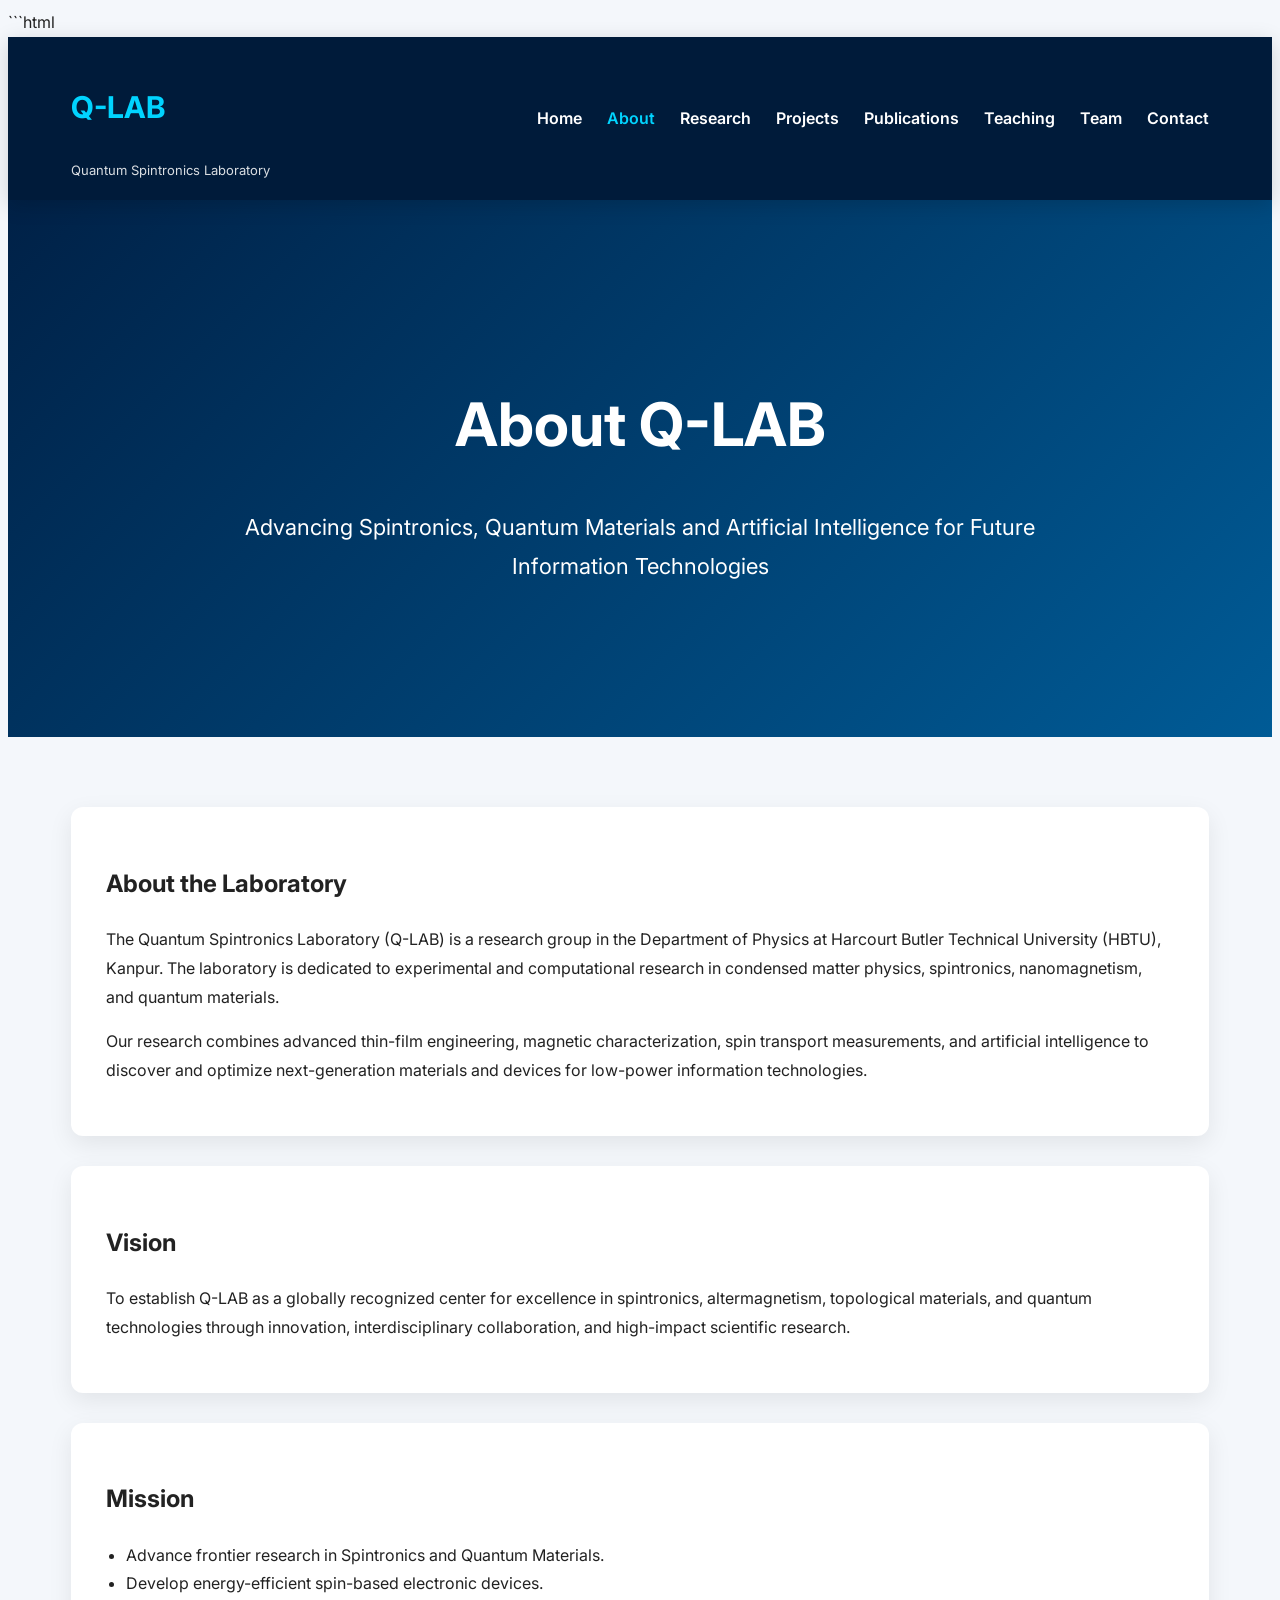
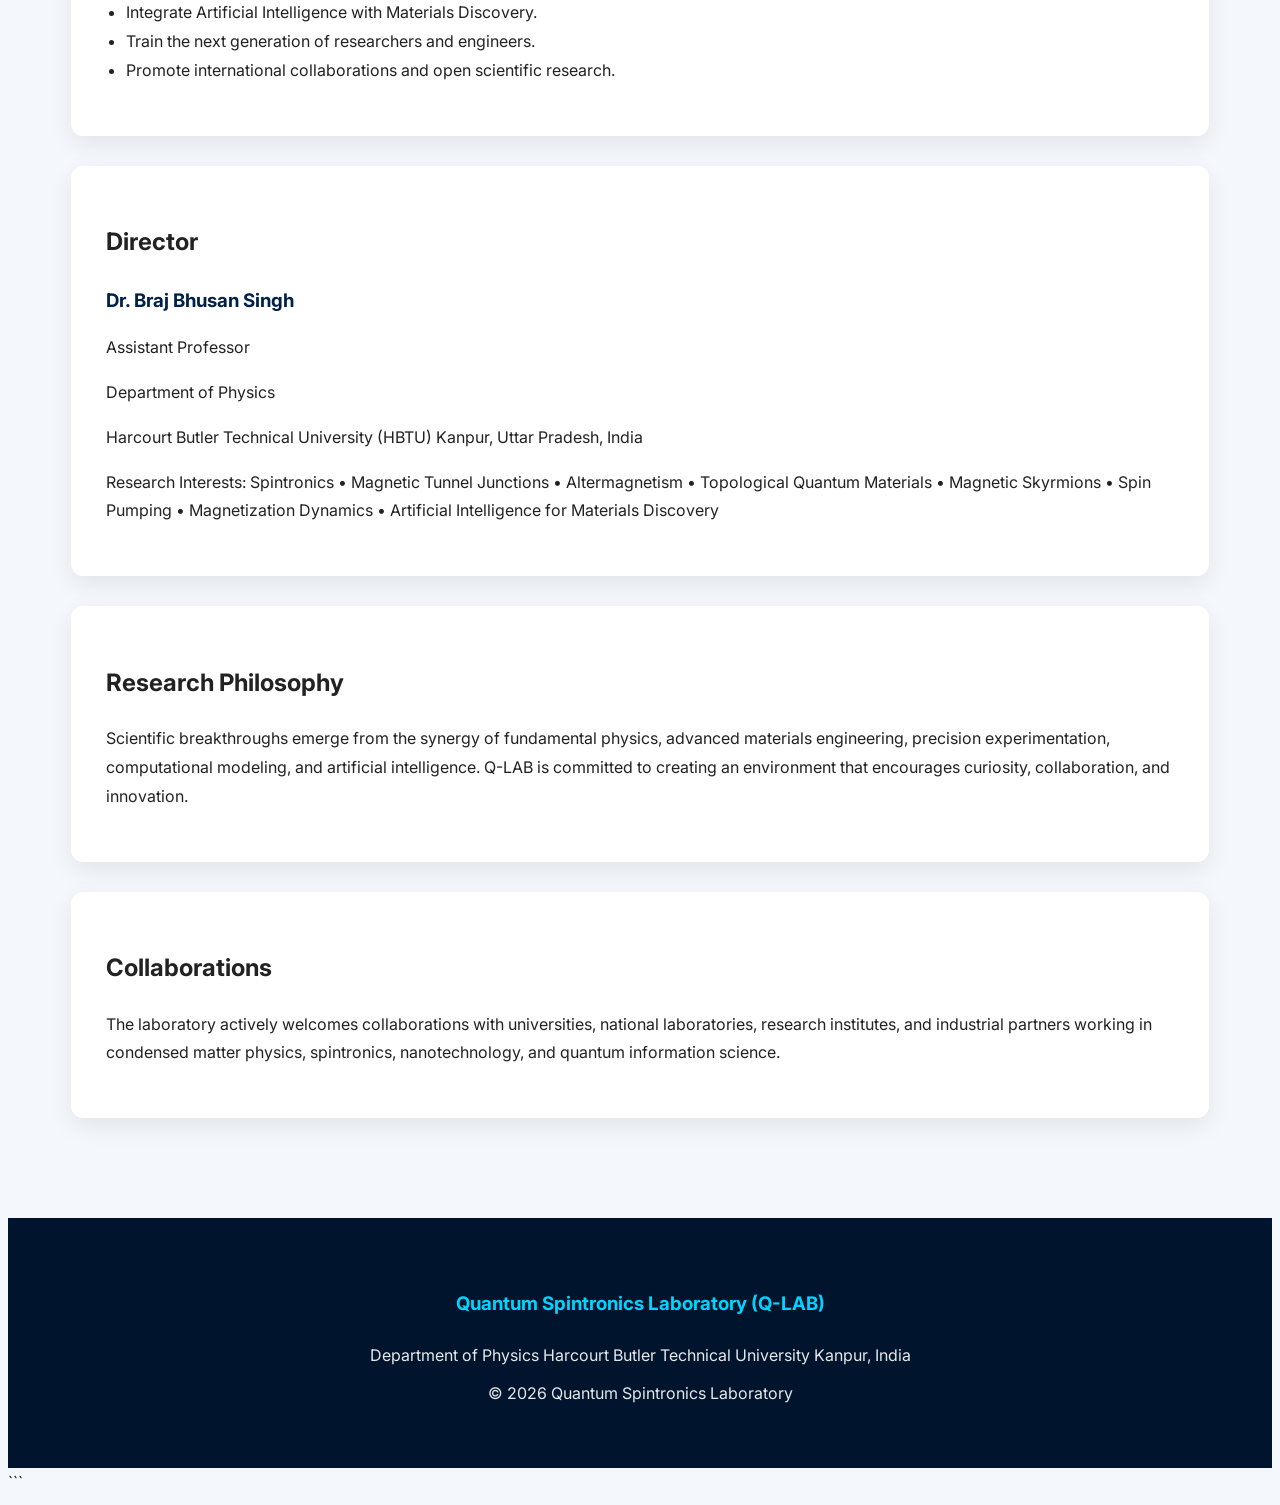
==== about.html @ 5507e4cc "Create about.html" ====
```html
<!DOCTYPE html>
<html lang="en">

<head>

<meta charset="UTF-8">

<meta name="viewport" content="width=device-width, initial-scale=1.0">

<title>About | Quantum Spintronics Laboratory</title>

<link rel="stylesheet" href="assets/css/style.css">

<link rel="preconnect" href="https://fonts.googleapis.com">

<link rel="preconnect" href="https://fonts.gstatic.com" crossorigin>

<link href="https://fonts.googleapis.com/css2?family=Inter:wght@300;400;500;600;700&display=swap" rel="stylesheet">

</head>

<body>

<header>

<div class="container nav-container">

<div class="logo">

<h2>Q-LAB</h2>

<span>Quantum Spintronics Laboratory</span>

</div>

<nav>

<ul>

<li><a href="index.html">Home</a></li>

<li><a href="about.html" class="active">About</a></li>

<li><a href="research.html">Research</a></li>

<li><a href="projects.html">Projects</a></li>

<li><a href="publications.html">Publications</a></li>

<li><a href="teaching.html">Teaching</a></li>

<li><a href="team.html">Team</a></li>

<li><a href="contact.html">Contact</a></li>

</ul>

</nav>

</div>

</header>

<section class="hero">

<div class="container">

<h1>About Q-LAB</h1>

<p>

Advancing Spintronics, Quantum Materials and Artificial Intelligence for Future Information Technologies

</p>

</div>

</section>

<section class="container">

<div class="card">

<h2>About the Laboratory</h2>

<p>

The Quantum Spintronics Laboratory (Q-LAB) is a research group in the Department of Physics at Harcourt Butler Technical University (HBTU), Kanpur. The laboratory is dedicated to experimental and computational research in condensed matter physics, spintronics, nanomagnetism, and quantum materials.

</p>

<p>

Our research combines advanced thin-film engineering, magnetic characterization, spin transport measurements, and artificial intelligence to discover and optimize next-generation materials and devices for low-power information technologies.

</p>

</div>

<div class="card">

<h2>Vision</h2>

<p>

To establish Q-LAB as a globally recognized center for excellence in spintronics, altermagnetism, topological materials, and quantum technologies through innovation, interdisciplinary collaboration, and high-impact scientific research.

</p>

</div>

<div class="card">

<h2>Mission</h2>

<ul>

<li>Advance frontier research in Spintronics and Quantum Materials.</li>

<li>Develop energy-efficient spin-based electronic devices.</li>

<li>Integrate Artificial Intelligence with Materials Discovery.</li>

<li>Train the next generation of researchers and engineers.</li>

<li>Promote international collaborations and open scientific research.</li>

</ul>

</div>

<div class="card">

<h2>Director</h2>

<h3>Dr. Braj Bhusan Singh</h3>

<p>

Assistant Professor

</p>

<p>

Department of Physics

</p>

<p>

Harcourt Butler Technical University (HBTU)

Kanpur, Uttar Pradesh, India

</p>

<p>

Research Interests:

Spintronics • Magnetic Tunnel Junctions • Altermagnetism • Topological Quantum Materials • Magnetic Skyrmions • Spin Pumping • Magnetization Dynamics • Artificial Intelligence for Materials Discovery

</p>

</div>

<div class="card">

<h2>Research Philosophy</h2>

<p>

Scientific breakthroughs emerge from the synergy of fundamental physics, advanced materials engineering, precision experimentation, computational modeling, and artificial intelligence. Q-LAB is committed to creating an environment that encourages curiosity, collaboration, and innovation.

</p>

</div>

<div class="card">

<h2>Collaborations</h2>

<p>

The laboratory actively welcomes collaborations with universities, national laboratories, research institutes, and industrial partners working in condensed matter physics, spintronics, nanotechnology, and quantum information science.

</p>

</div>

</section>

<footer>

<div class="container">

<h3>Quantum Spintronics Laboratory (Q-LAB)</h3>

<p>

Department of Physics

Harcourt Butler Technical University

Kanpur, India

</p>

<p>

© 2026 Quantum Spintronics Laboratory

</p>

</div>

</footer>

<script src="assets/js/main.js"></script>

</body>

</html>
```
---- assets/css/style.css ----
```css
/* =======================================
   Quantum Spintronics Laboratory (Q-LAB)
   Main Stylesheet
======================================= */

*{
    margin:0;
    padding:0;
    box-sizing:border-box;
}

html{
    scroll-behavior:smooth;
}

body{

    font-family:'Inter',sans-serif;

    background:#f4f7fb;

    color:#222;

    line-height:1.8;

}

/* Container */

.container{

    width:90%;

    max-width:1200px;

    margin:auto;

}

/* Header */

header{

    background:#001b3a;

    color:white;

    position:sticky;

    top:0;

    z-index:999;

    box-shadow:0 5px 20px rgba(0,0,0,.15);

}

.nav-container{

    display:flex;

    justify-content:space-between;

    align-items:center;

    padding:18px 0;

}

.logo{

    display:flex;

    flex-direction:column;

}

.logo h2{

    font-size:30px;

    color:#00d4ff;

}

.logo span{

    font-size:13px;

    opacity:.85;

}

/* Navigation */

nav ul{

    display:flex;

    list-style:none;

    gap:25px;

}

nav a{

    color:white;

    text-decoration:none;

    font-weight:600;

    transition:.3s;

}

nav a:hover{

    color:#00d4ff;

}

nav a.active{

    color:#00d4ff;

}

/* Hero */

.hero{

    background:linear-gradient(135deg,#002147,#005b96);

    color:white;

    text-align:center;

    padding:120px 20px;

}

.hero h1{

    font-size:60px;

    margin-bottom:20px;

}

.hero h3{

    font-weight:400;

    margin-bottom:10px;

}

.hero p{

    max-width:900px;

    margin:30px auto;

    font-size:22px;

}

/* Button */

.button{

    display:inline-block;

    margin-top:20px;

    padding:14px 32px;

    background:#00d4ff;

    color:#001b3a;

    text-decoration:none;

    font-weight:700;

    border-radius:40px;

    transition:.3s;

}

.button:hover{

    transform:translateY(-3px);

    background:white;

}

/* Sections */

section{

    padding:70px 0;

}

.section-title{

    font-size:38px;

    margin-bottom:35px;

    color:#002147;

}

/* Cards */

.card{

    background:white;

    padding:35px;

    border-radius:12px;

    box-shadow:0 8px 25px rgba(0,0,0,.08);

    margin-bottom:30px;

    transition:.3s;

}

.card:hover{

    transform:translateY(-5px);

}

.card h3{

    color:#002147;

    margin-bottom:15px;

}

/* Grid */

.grid{

    display:grid;

    grid-template-columns:repeat(auto-fit,minmax(280px,1fr));

    gap:30px;

}

/* Stats */

.stats{

    background:#002147;

    color:white;

}

.stats-grid{

    display:grid;

    grid-template-columns:repeat(auto-fit,minmax(200px,1fr));

    gap:20px;

    text-align:center;

}

.stats h2{

    font-size:54px;

    color:#00d4ff;

}

.stats p{

    margin-top:10px;

    font-size:18px;

}

/* Footer */

footer{

    background:#00152d;

    color:white;

    text-align:center;

    padding:50px 20px;

}

footer h3{

    margin-bottom:20px;

    color:#00d4ff;

}

footer p{

    opacity:.9;

    margin:10px 0;

}

/* Tables */

table{

    width:100%;

    border-collapse:collapse;

}

th,td{

    border:1px solid #ddd;

    padding:12px;

}

th{

    background:#002147;

    color:white;

}

/* Lists */

ul{

    padding-left:20px;

}

/* Responsive */

@media(max-width:900px){

.hero h1{

font-size:42px;

}

.hero p{

font-size:18px;

}

.nav-container{

flex-direction:column;

gap:20px;

}

nav ul{

flex-wrap:wrap;

justify-content:center;

gap:15px;

}

.section-title{

font-size:30px;

}

}

/* Smooth Animation */

.card{

animation:fadeIn .8s ease;

}

@keyframes fadeIn{

from{

opacity:0;

transform:translateY(20px);

}

to{

opacity:1;

transform:translateY(0);

}

}
```
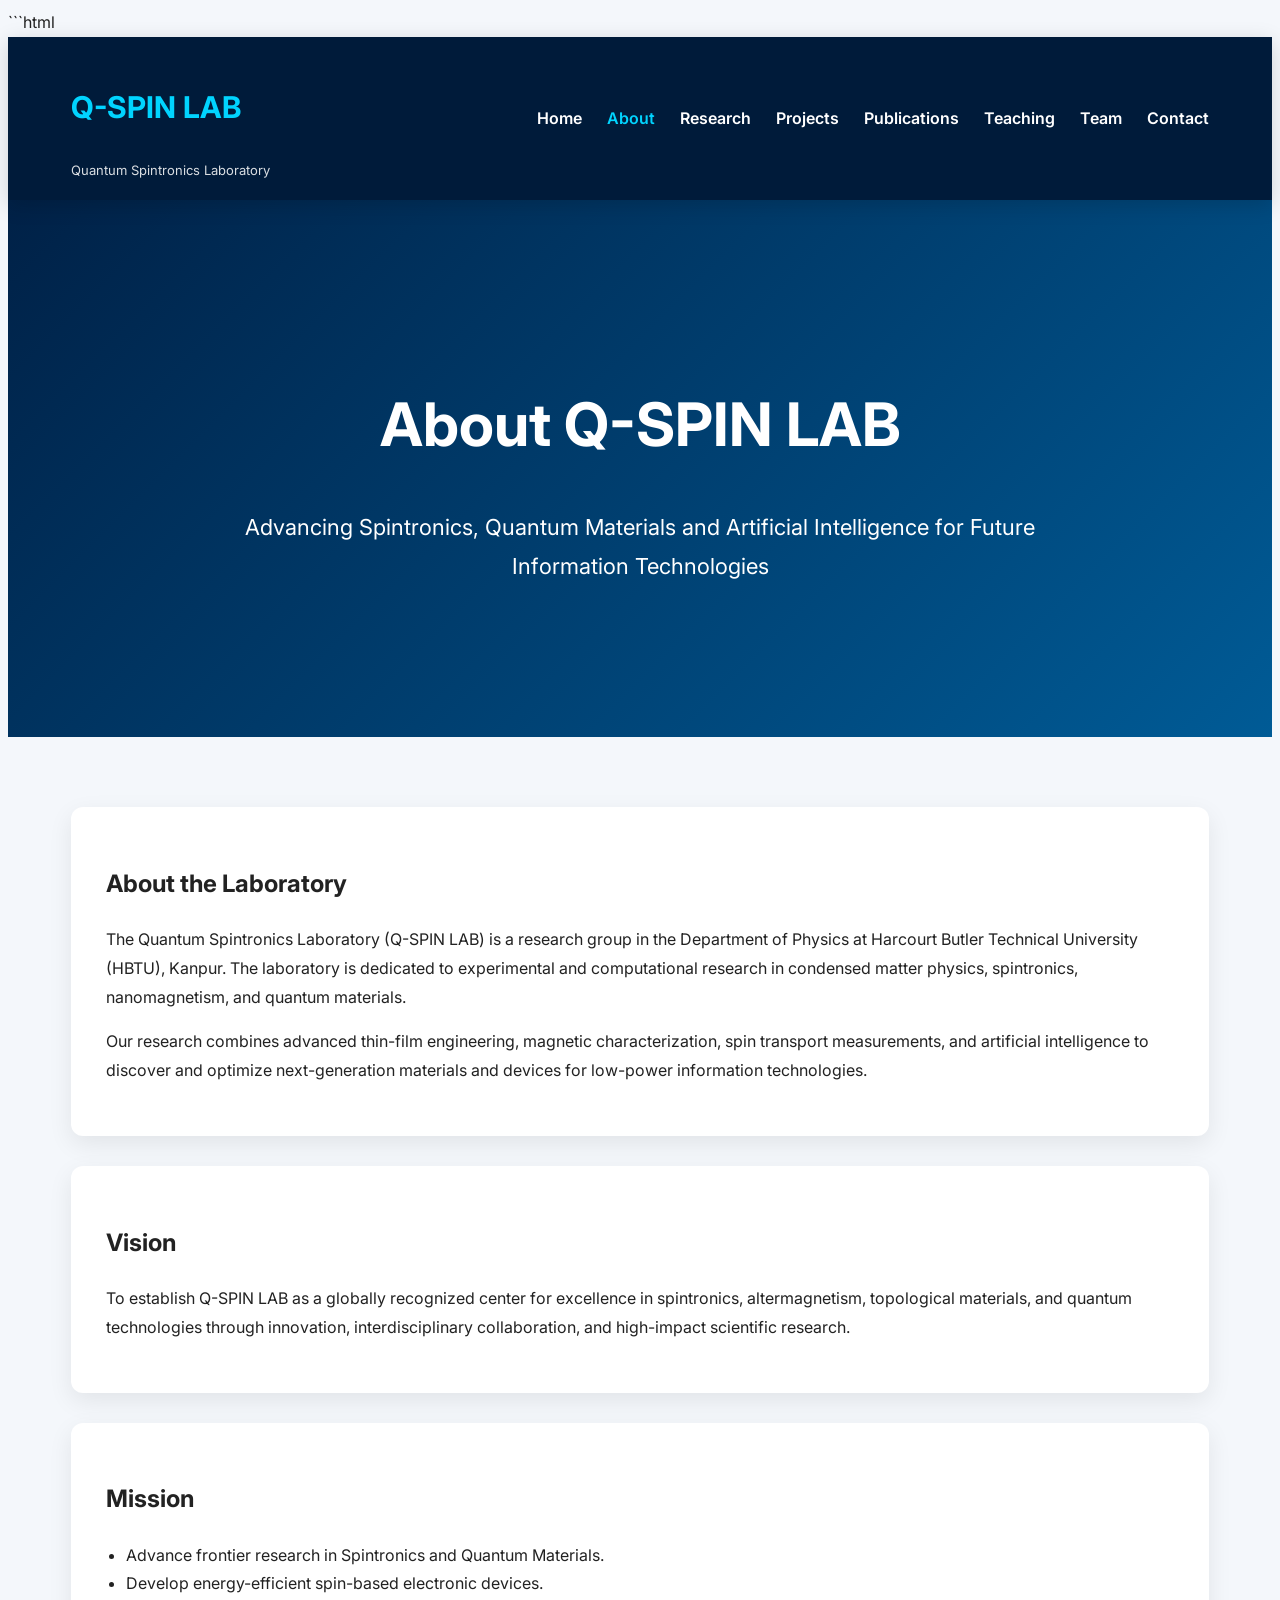
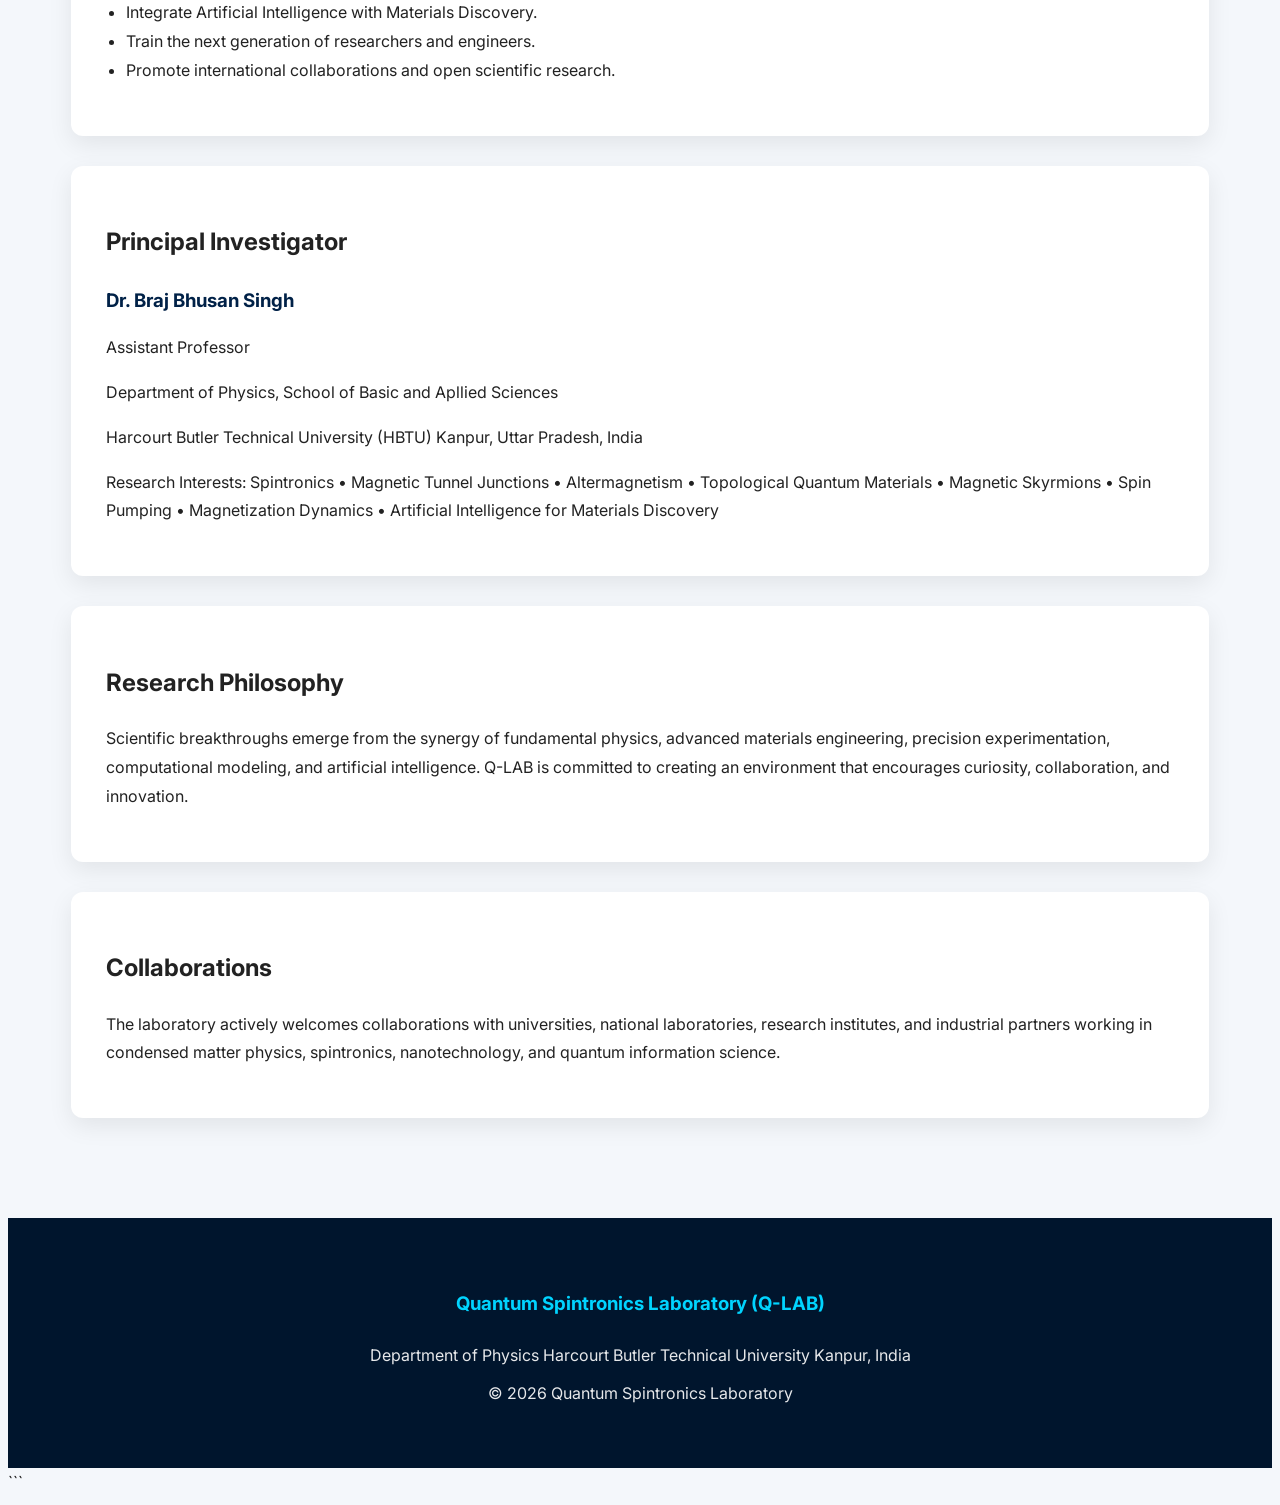
==== commit 972cec90: "Update about.html" ====
--- a/about.html
+++ b/about.html
@@ -28,7 +28,7 @@
 
 <div class="logo">
 
-<h2>Q-LAB</h2>
+<h2>Q-SPIN LAB</h2>
 
 <span>Quantum Spintronics Laboratory</span>
 
@@ -66,7 +66,7 @@
 
 <div class="container">
 
-<h1>About Q-LAB</h1>
+<h1>About Q-SPIN LAB</h1>
 
 <p>
 
@@ -86,7 +86,7 @@
 
 <p>
 
-The Quantum Spintronics Laboratory (Q-LAB) is a research group in the Department of Physics at Harcourt Butler Technical University (HBTU), Kanpur. The laboratory is dedicated to experimental and computational research in condensed matter physics, spintronics, nanomagnetism, and quantum materials.
+The Quantum Spintronics Laboratory (Q-SPIN LAB) is a research group in the Department of Physics at Harcourt Butler Technical University (HBTU), Kanpur. The laboratory is dedicated to experimental and computational research in condensed matter physics, spintronics, nanomagnetism, and quantum materials.
 
 </p>
 
@@ -104,7 +104,7 @@
 
 <p>
 
-To establish Q-LAB as a globally recognized center for excellence in spintronics, altermagnetism, topological materials, and quantum technologies through innovation, interdisciplinary collaboration, and high-impact scientific research.
+To establish Q-SPIN LAB as a globally recognized center for excellence in spintronics, altermagnetism, topological materials, and quantum technologies through innovation, interdisciplinary collaboration, and high-impact scientific research.
 
 </p>
 
@@ -132,7 +132,7 @@
 
 <div class="card">
 
-<h2>Director</h2>
+<h2>Principal Investigator</h2>
 
 <h3>Dr. Braj Bhusan Singh</h3>
 
@@ -144,7 +144,7 @@
 
 <p>
 
-Department of Physics
+Department of Physics, School of Basic and Apllied Sciences
 
 </p>
 
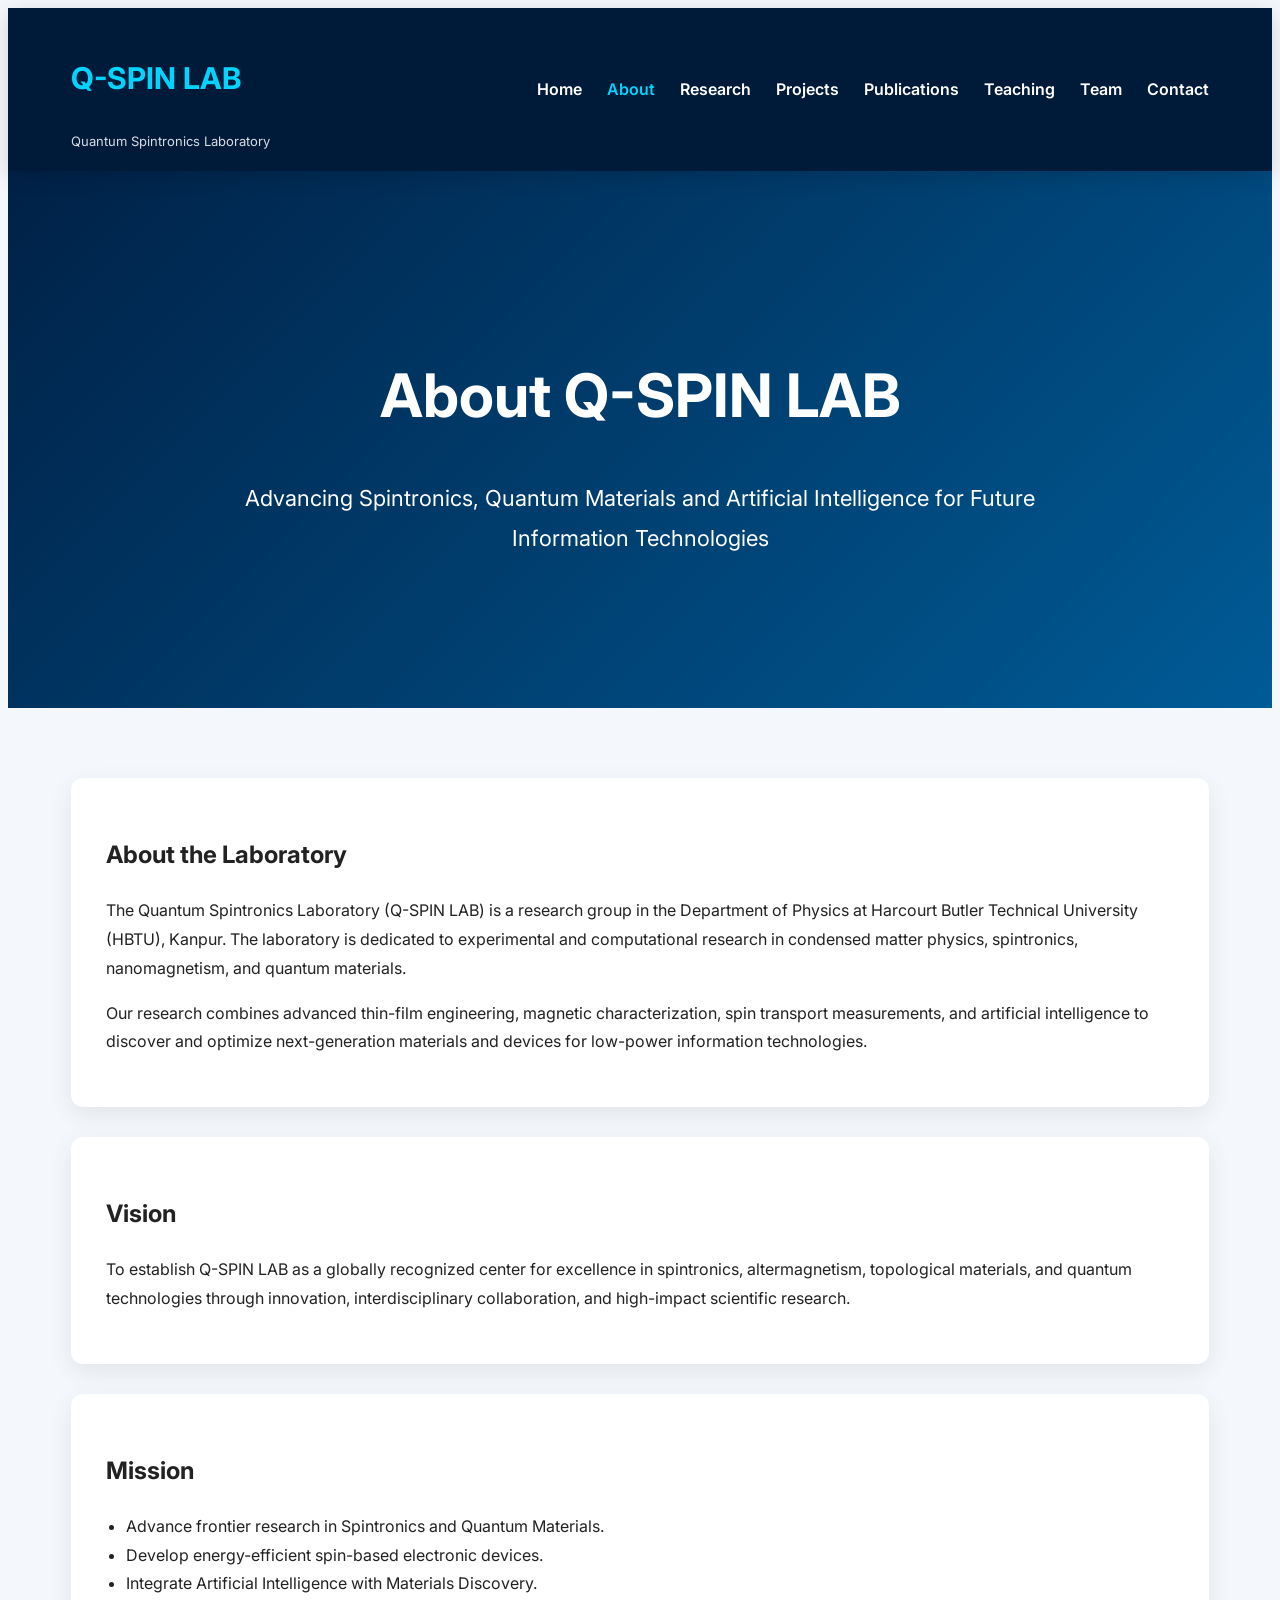
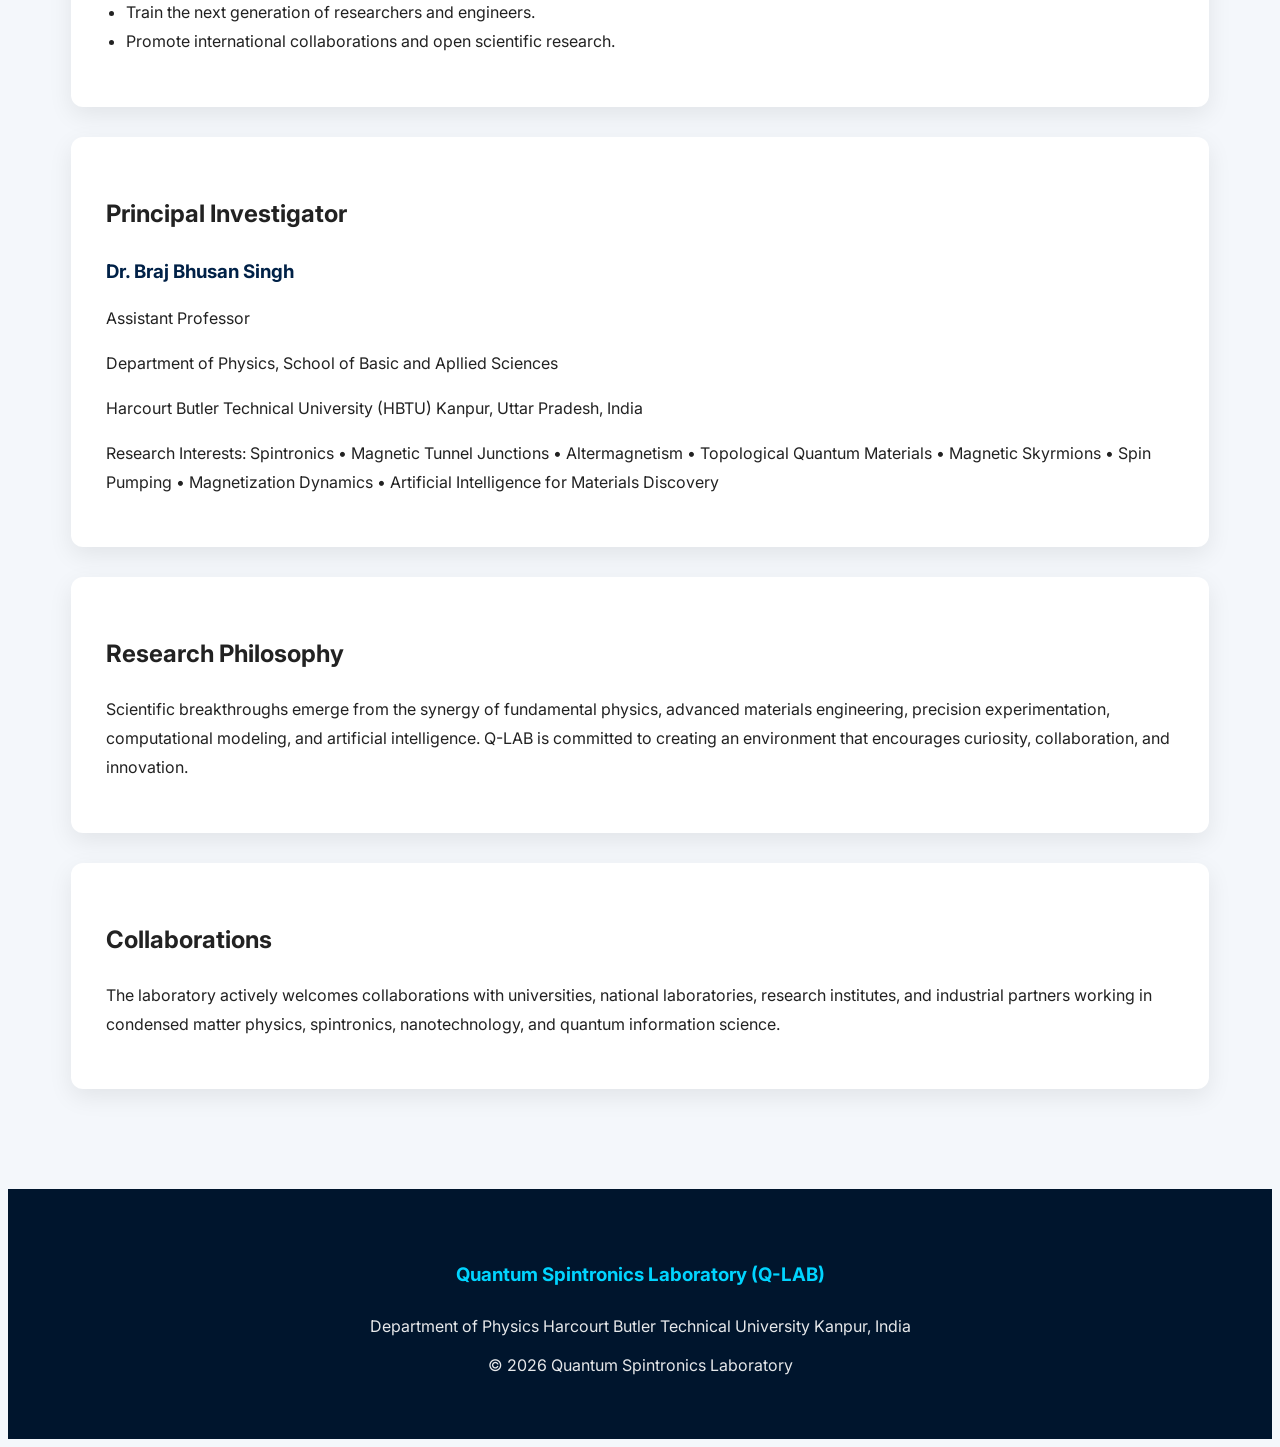
==== commit 08f96287: "Update about.html" ====
--- a/about.html
+++ b/about.html
@@ -1,4 +1,3 @@
-```html
 <!DOCTYPE html>
 <html lang="en">
 
@@ -223,4 +222,4 @@
 </body>
 
 </html>
-```
+
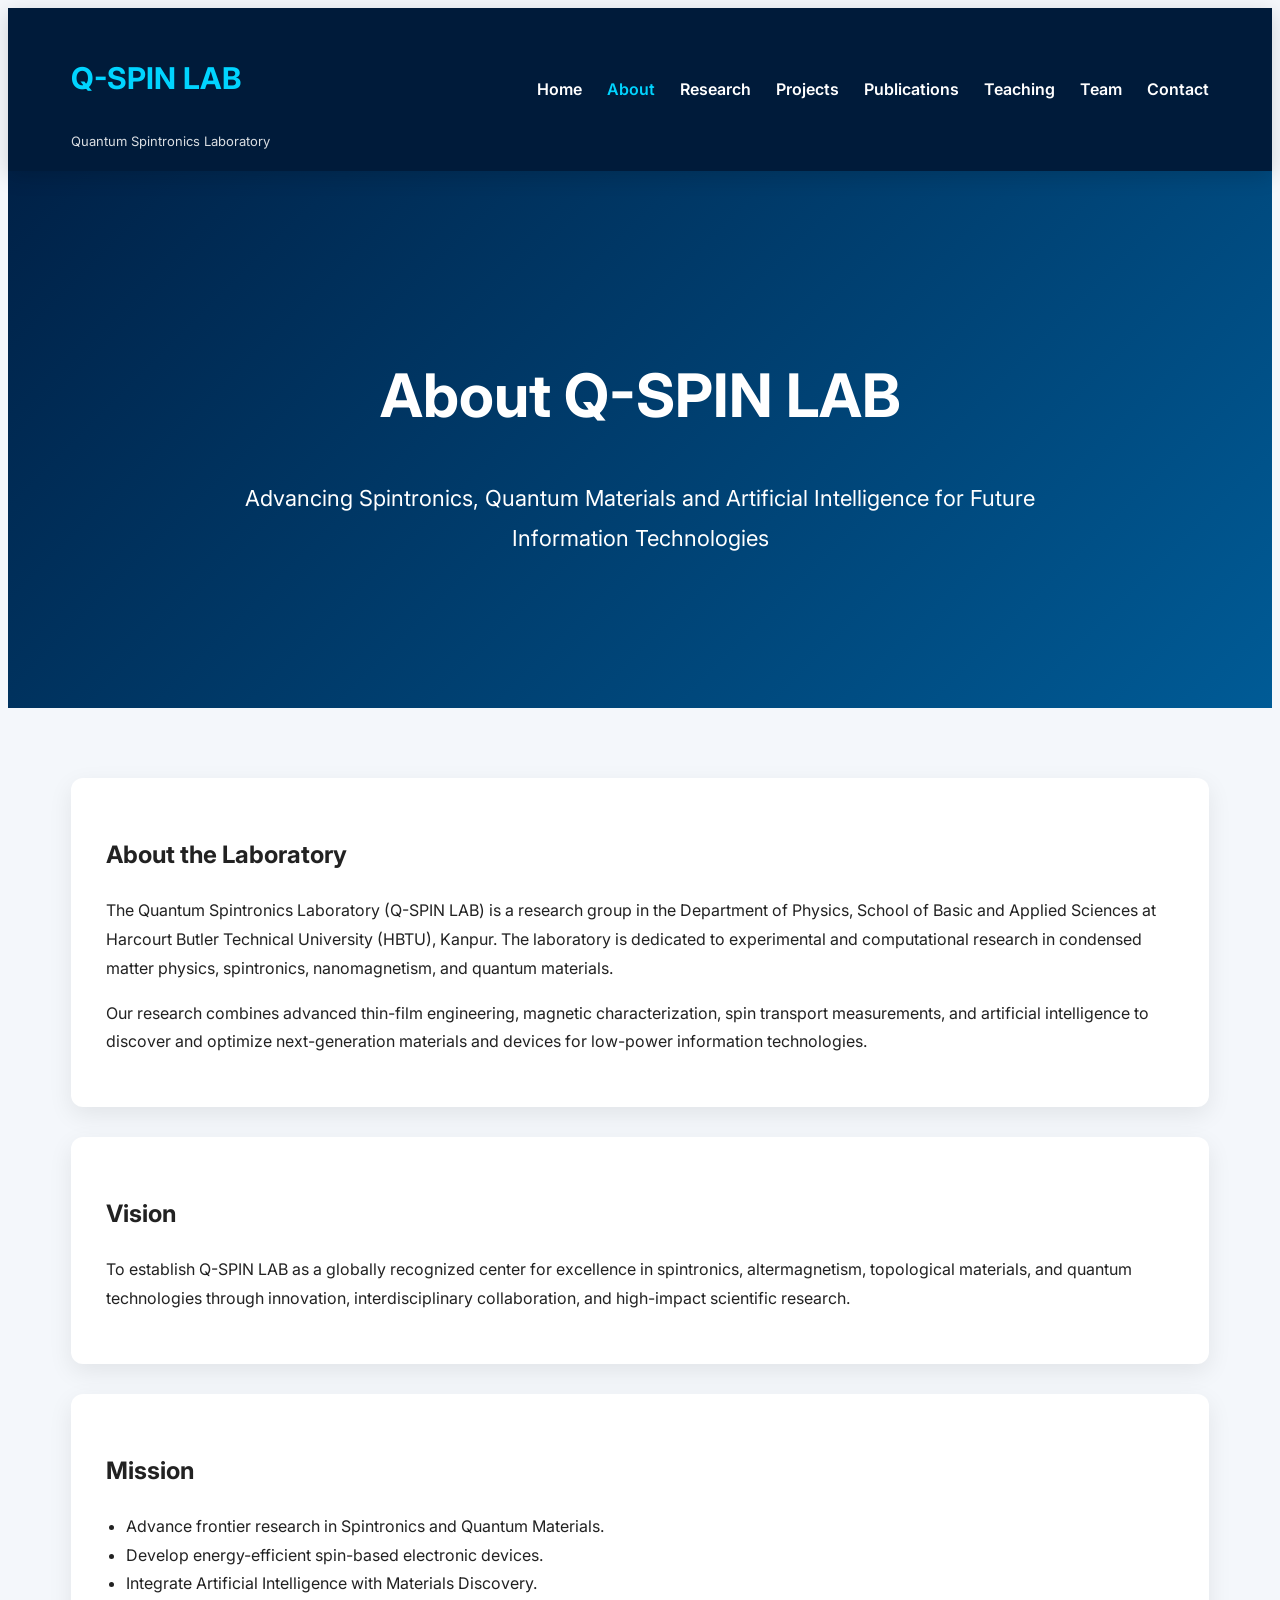
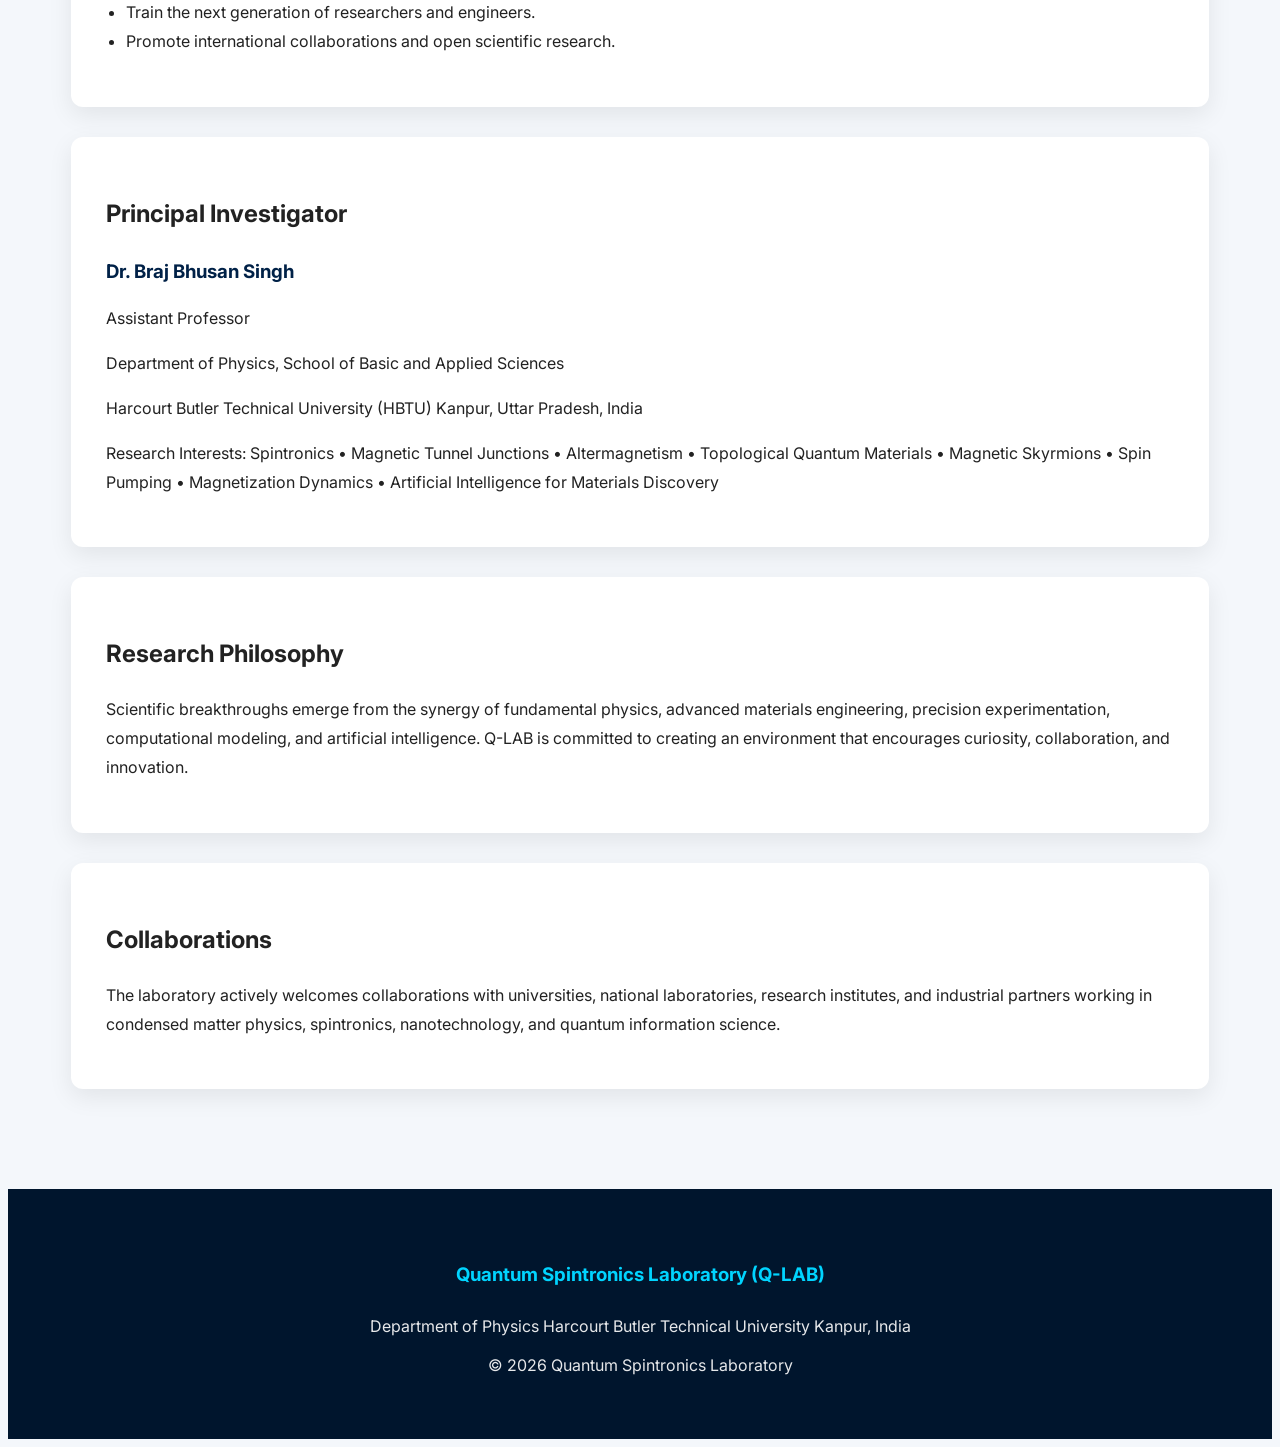
==== commit fbf0a09b: "Update about.html" ====
--- a/about.html
+++ b/about.html
@@ -85,7 +85,7 @@
 
 <p>
 
-The Quantum Spintronics Laboratory (Q-SPIN LAB) is a research group in the Department of Physics at Harcourt Butler Technical University (HBTU), Kanpur. The laboratory is dedicated to experimental and computational research in condensed matter physics, spintronics, nanomagnetism, and quantum materials.
+The Quantum Spintronics Laboratory (Q-SPIN LAB) is a research group in the Department of Physics, School of Basic and Applied Sciences at Harcourt Butler Technical University (HBTU), Kanpur. The laboratory is dedicated to experimental and computational research in condensed matter physics, spintronics, nanomagnetism, and quantum materials.
 
 </p>
 
@@ -143,7 +143,7 @@
 
 <p>
 
-Department of Physics, School of Basic and Apllied Sciences
+Department of Physics, School of Basic and Applied Sciences
 
 </p>
 
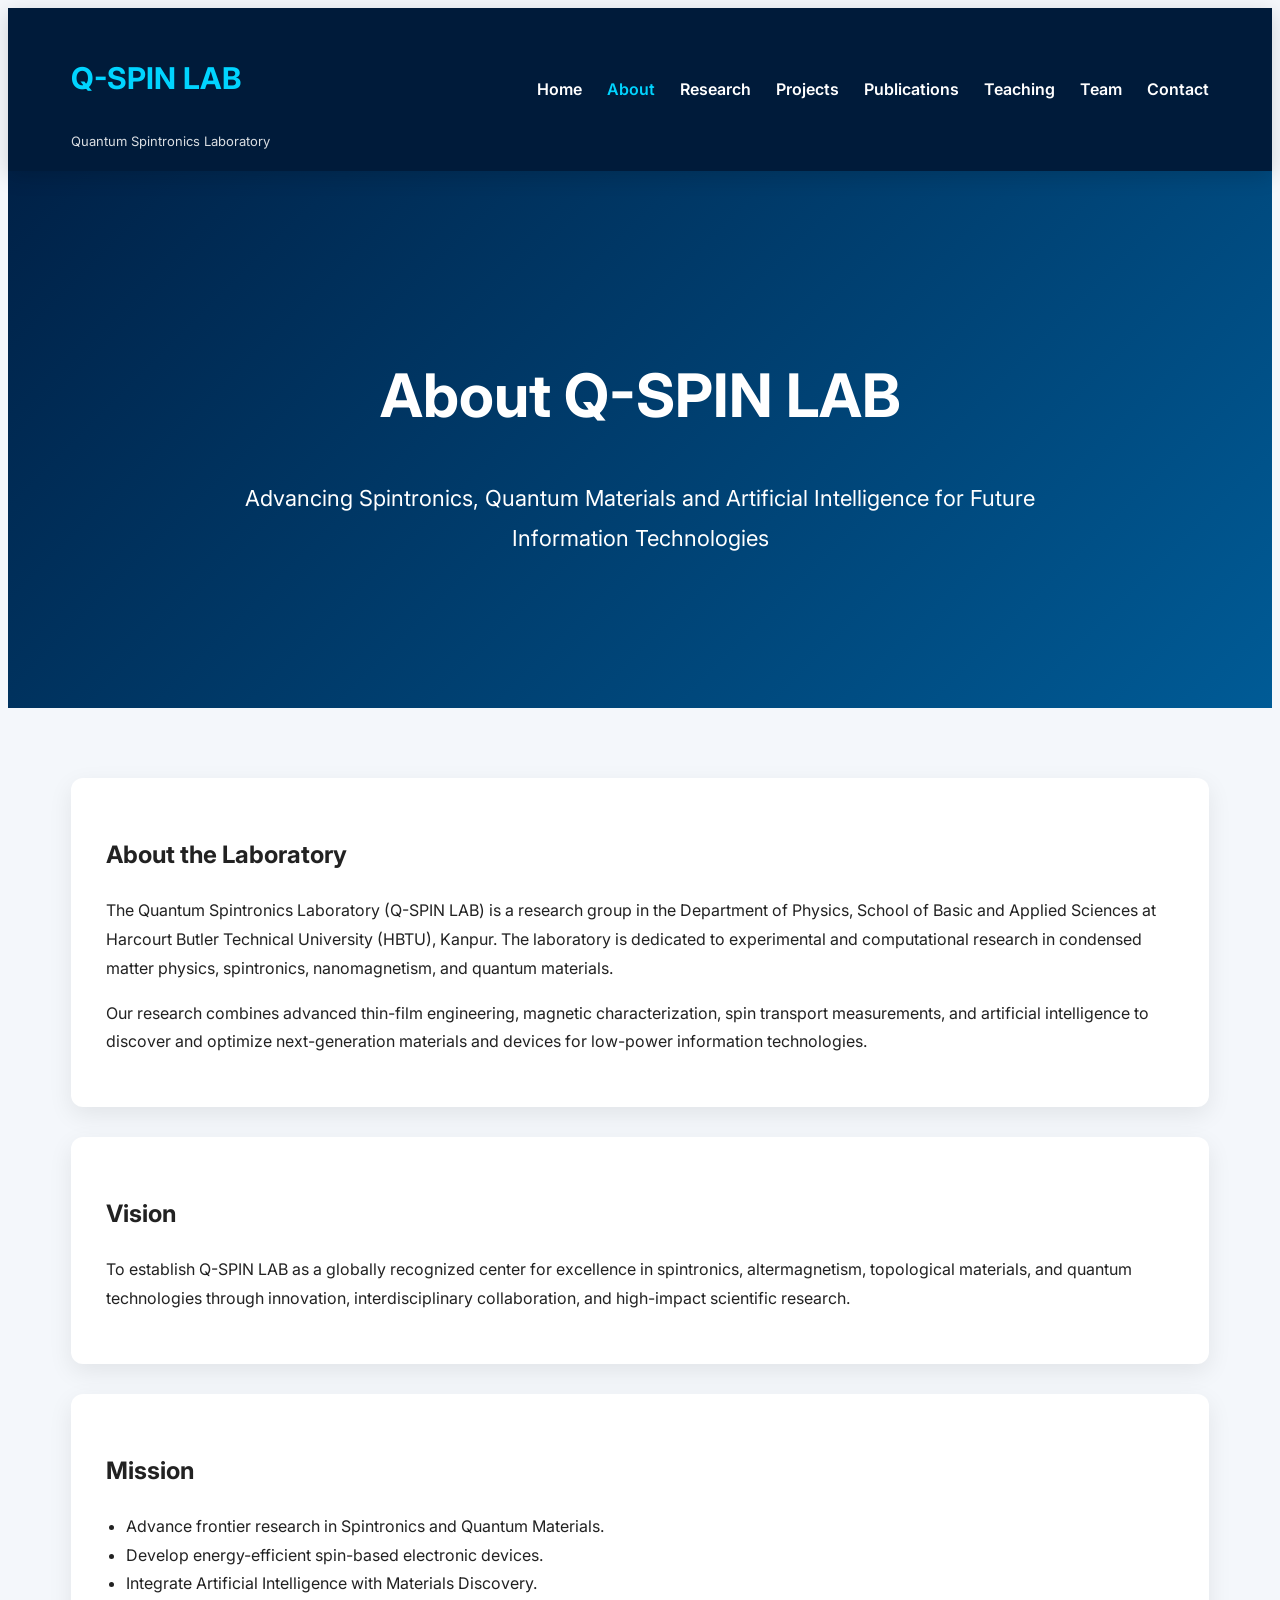
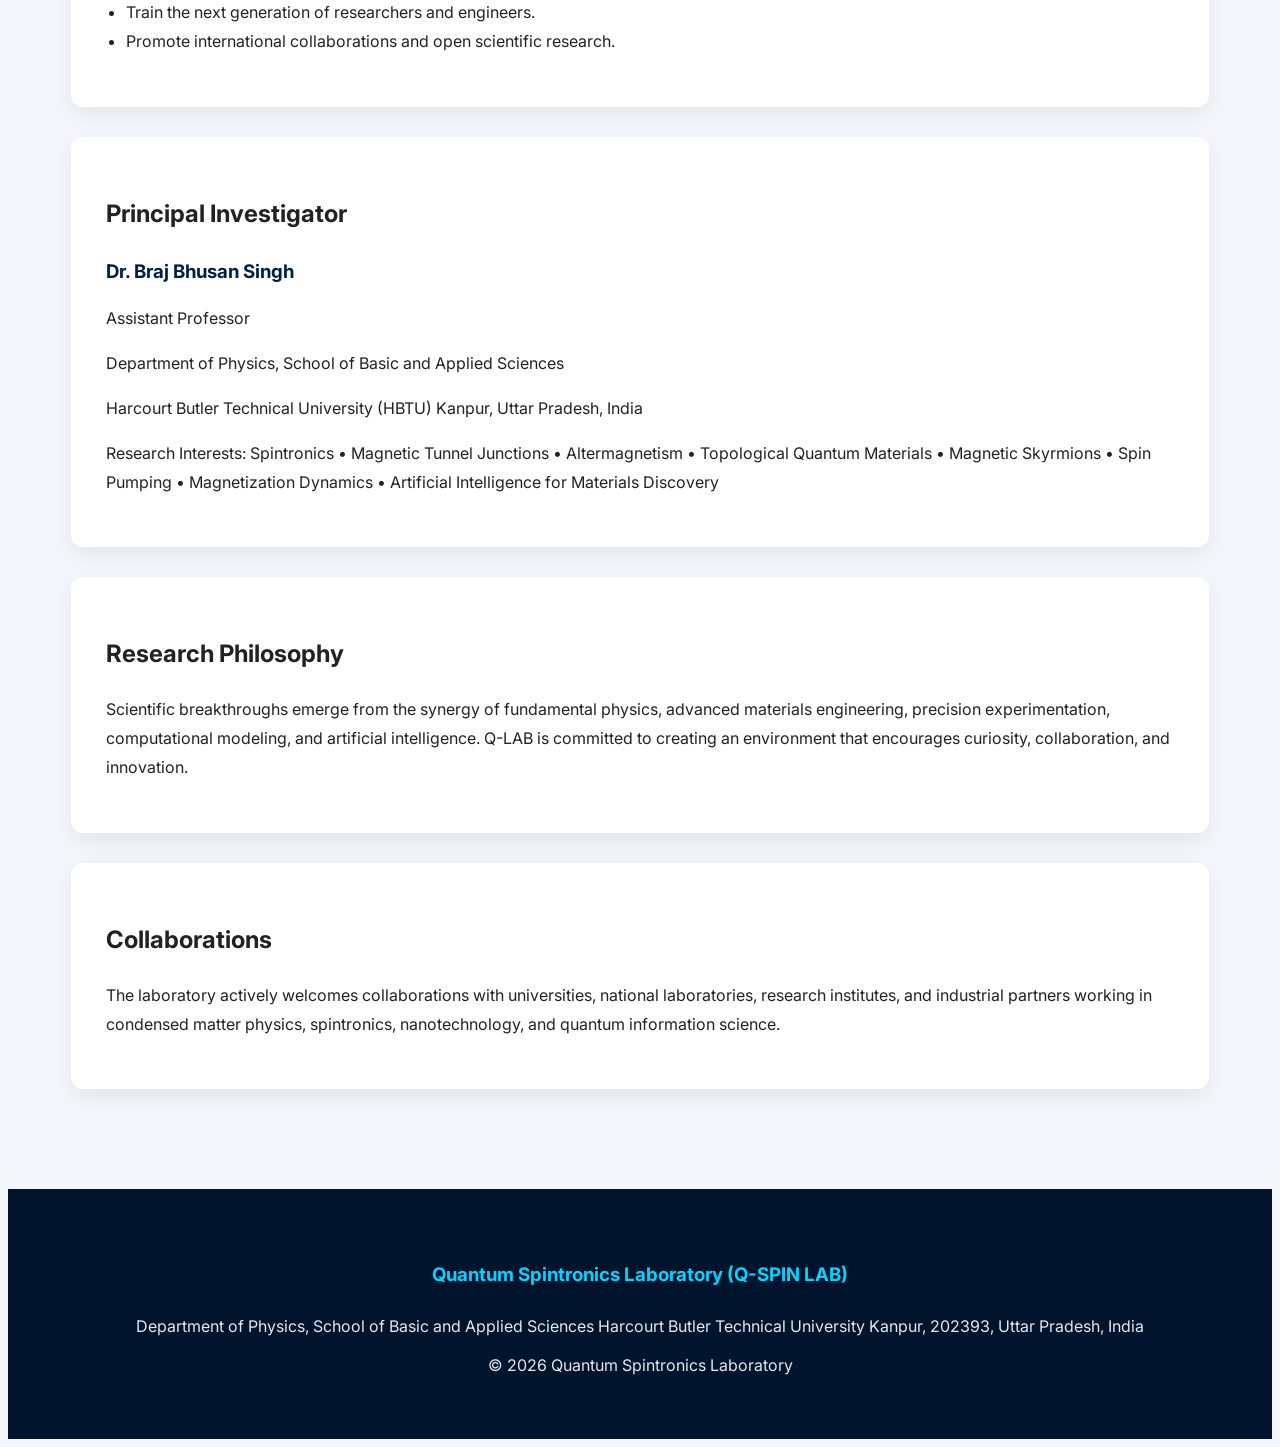
==== commit 9c5fd49f: "Update about.html" ====
--- a/about.html
+++ b/about.html
@@ -195,15 +195,15 @@
 
 <div class="container">
 
-<h3>Quantum Spintronics Laboratory (Q-LAB)</h3>
-
-<p>
-
-Department of Physics
+<h3>Quantum Spintronics Laboratory (Q-SPIN LAB)</h3>
+
+<p>
+
+Department of Physics, School of Basic and Applied Sciences
 
 Harcourt Butler Technical University
 
-Kanpur, India
+Kanpur, 202393, Uttar Pradesh, India
 
 </p>
 
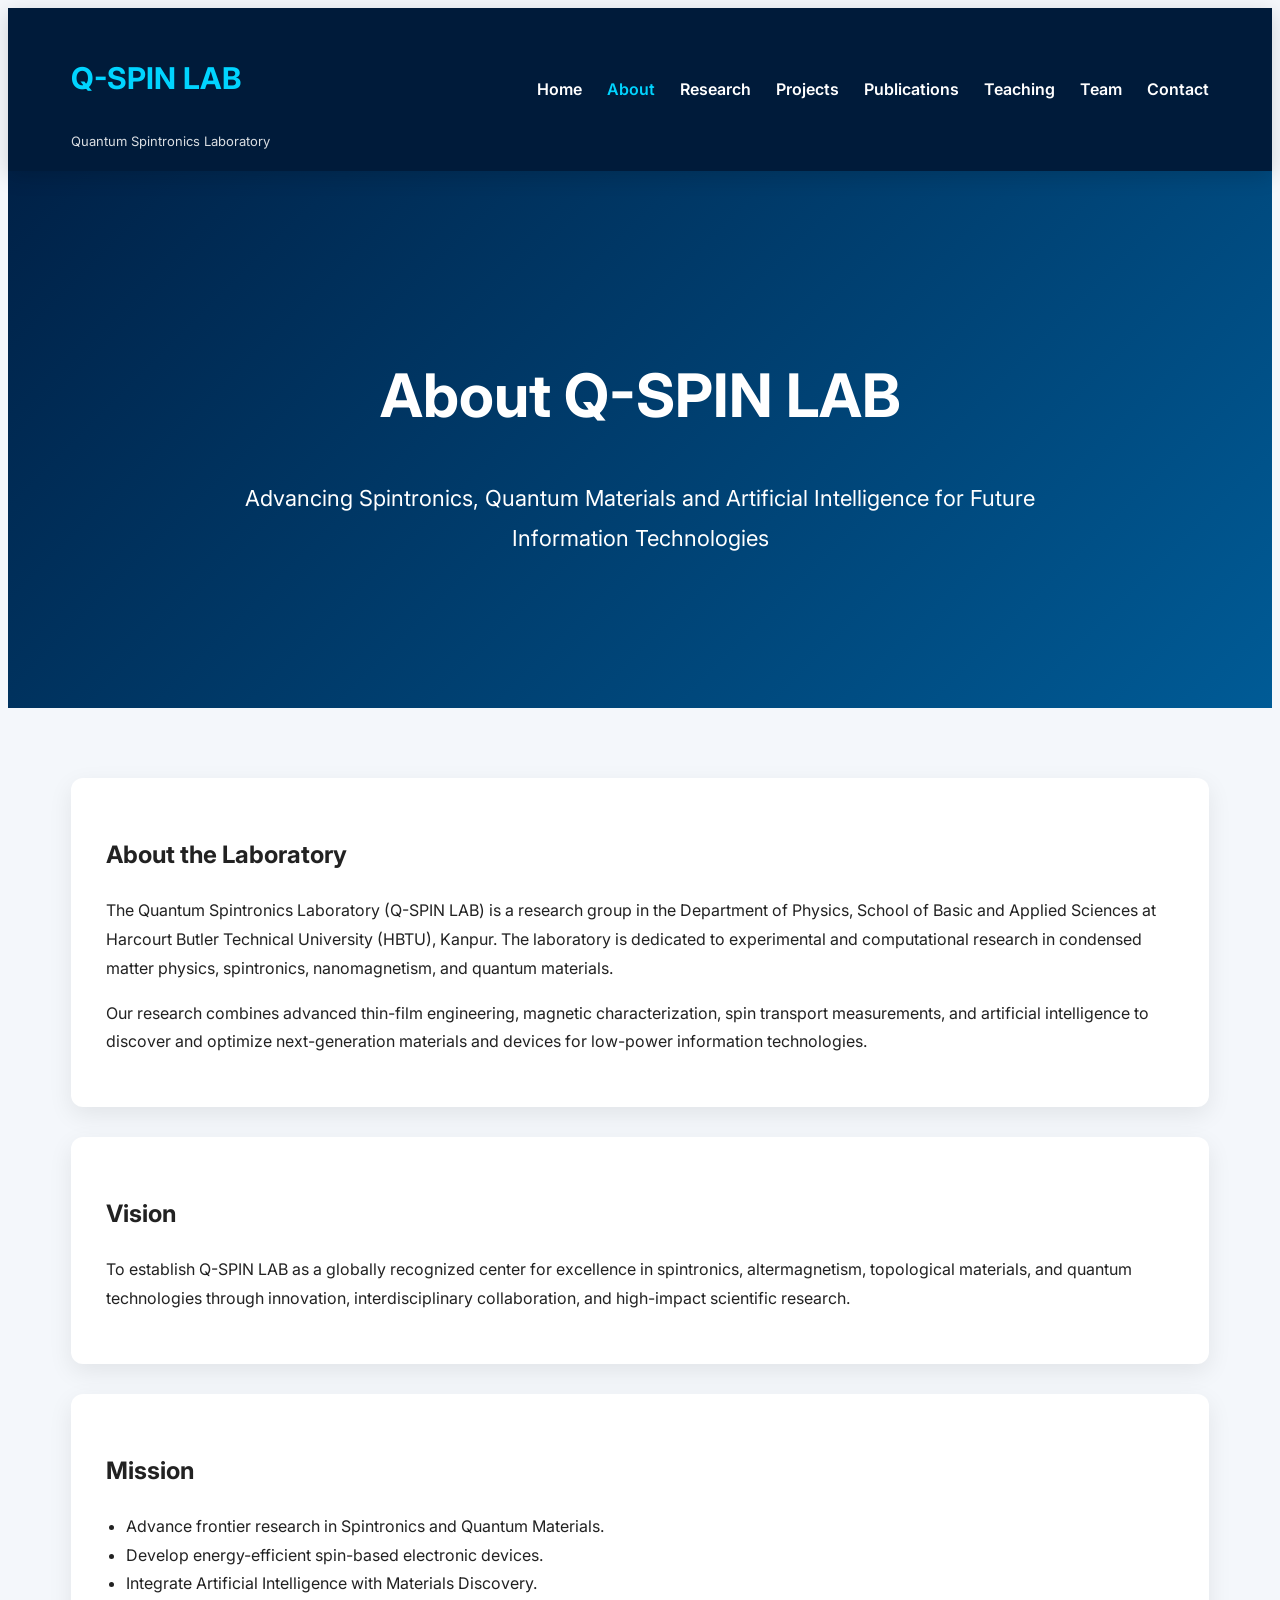
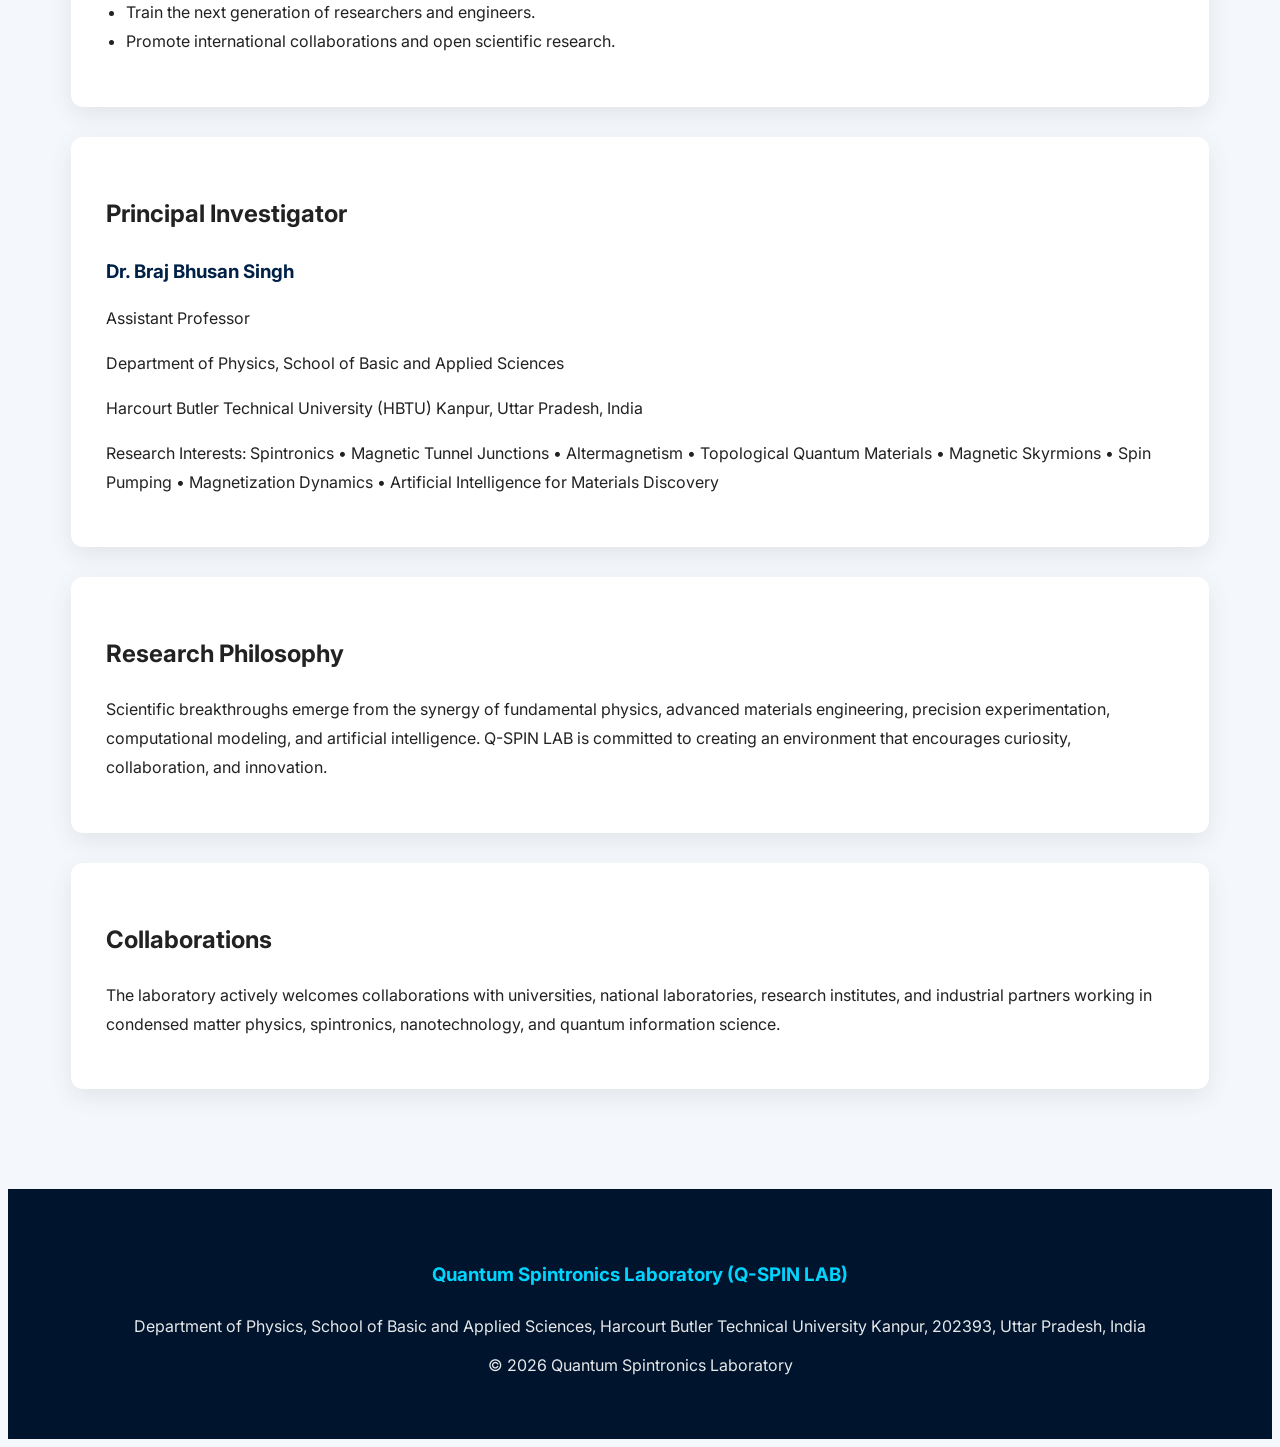
==== commit ca5193c7: "Update about.html" ====
--- a/about.html
+++ b/about.html
@@ -171,7 +171,7 @@
 
 <p>
 
-Scientific breakthroughs emerge from the synergy of fundamental physics, advanced materials engineering, precision experimentation, computational modeling, and artificial intelligence. Q-LAB is committed to creating an environment that encourages curiosity, collaboration, and innovation.
+Scientific breakthroughs emerge from the synergy of fundamental physics, advanced materials engineering, precision experimentation, computational modeling, and artificial intelligence. Q-SPIN LAB is committed to creating an environment that encourages curiosity, collaboration, and innovation.
 
 </p>
 
@@ -199,7 +199,7 @@
 
 <p>
 
-Department of Physics, School of Basic and Applied Sciences
+Department of Physics, School of Basic and Applied Sciences,
 
 Harcourt Butler Technical University
 
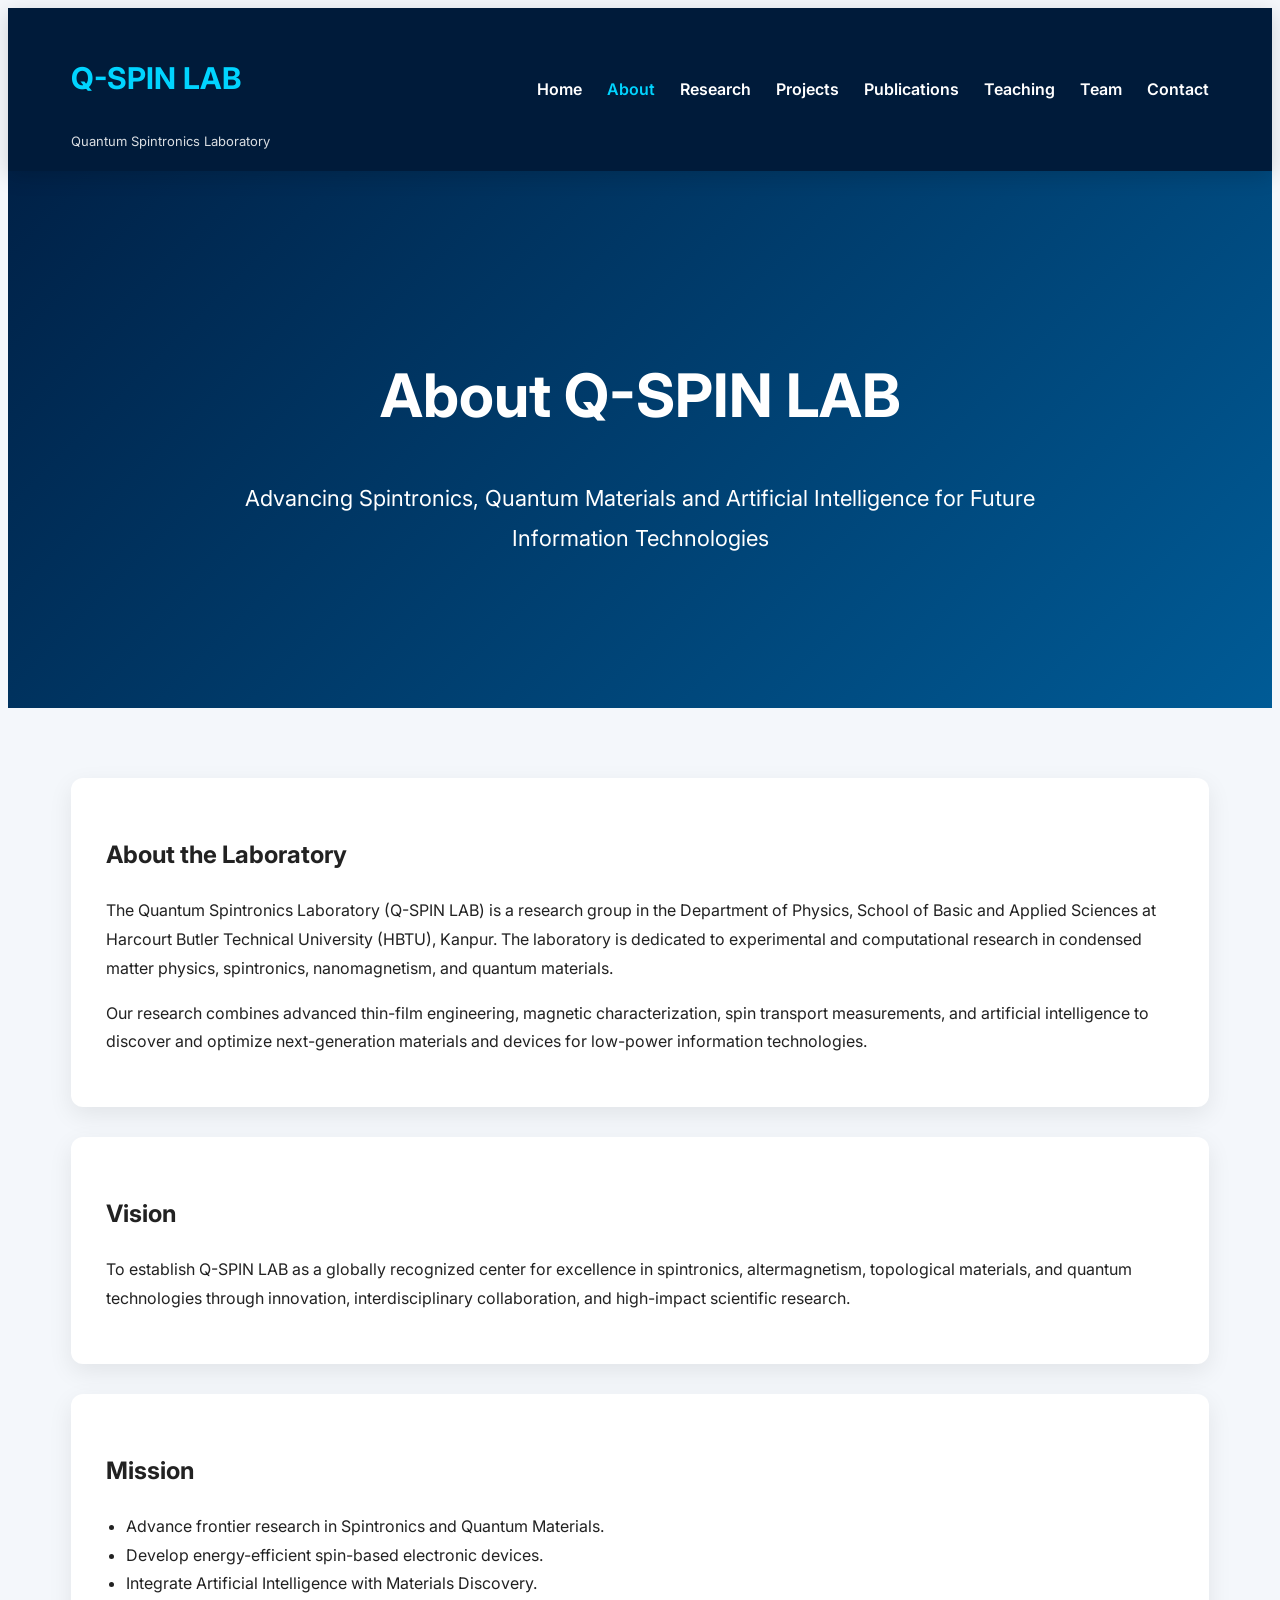
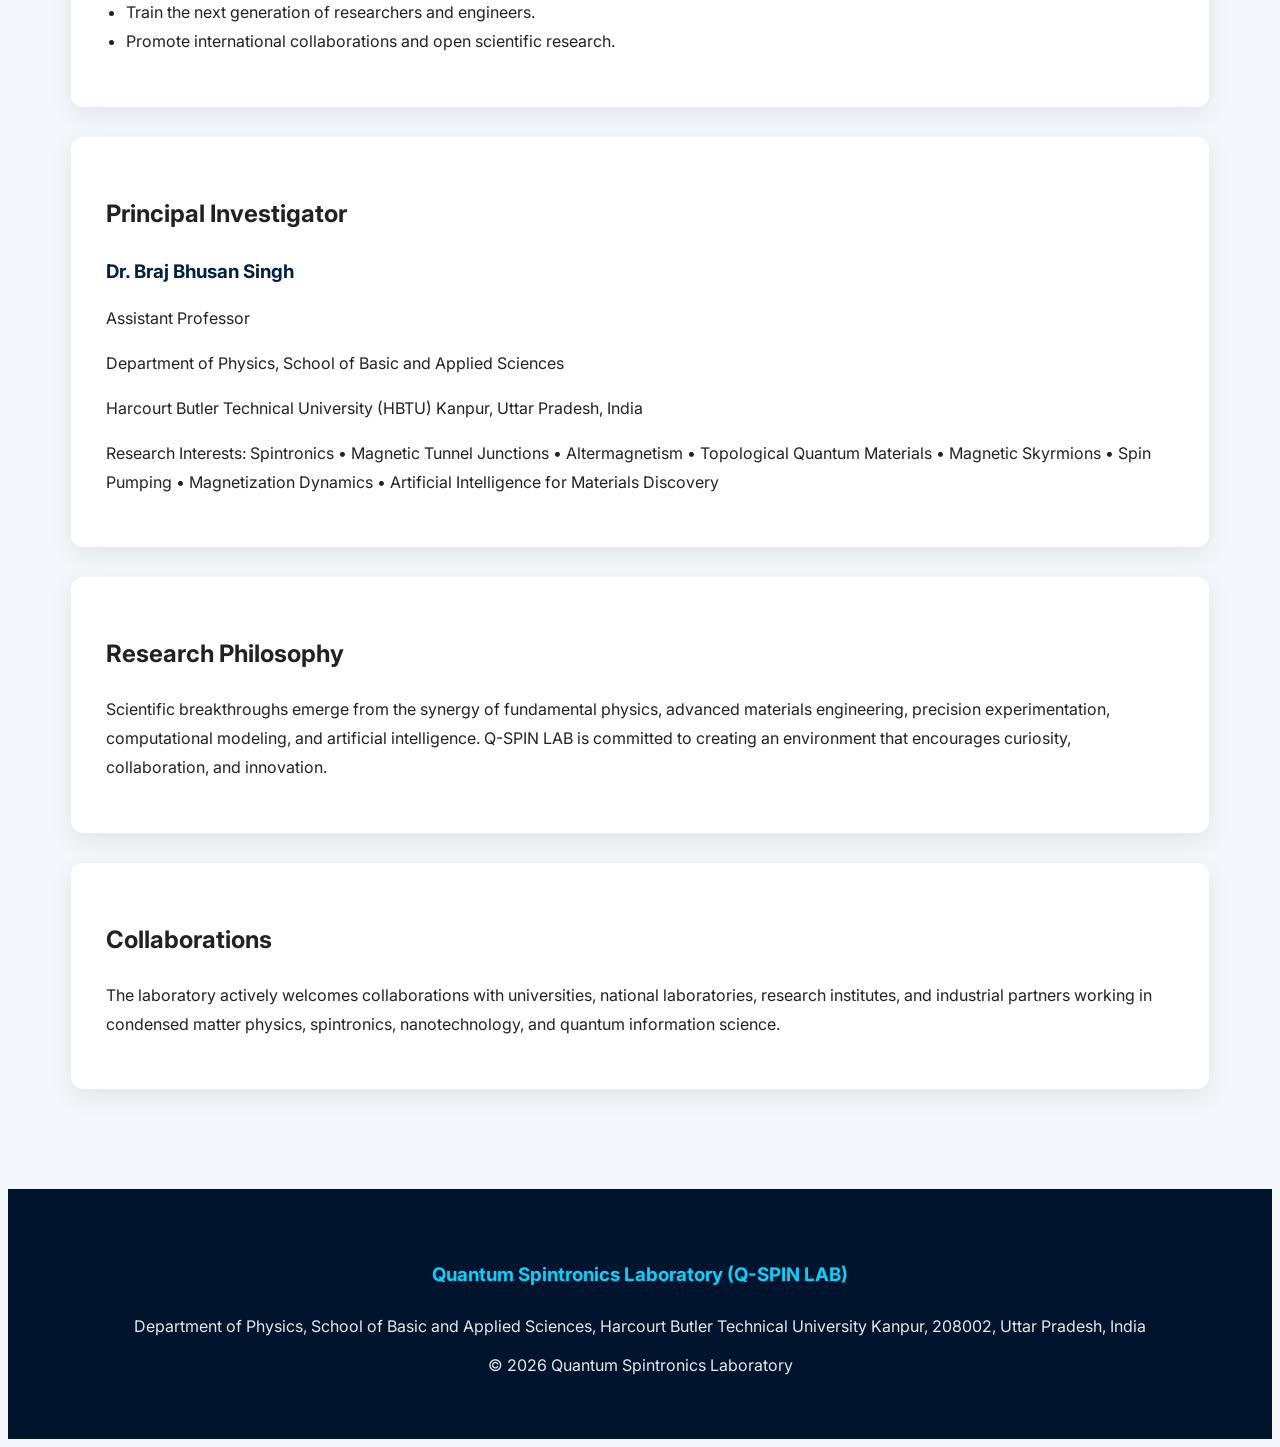
==== commit ea20e9da: "Update about.html" ====
--- a/about.html
+++ b/about.html
@@ -203,7 +203,7 @@
 
 Harcourt Butler Technical University
 
-Kanpur, 202393, Uttar Pradesh, India
+Kanpur, 208002, Uttar Pradesh, India
 
 </p>
 
